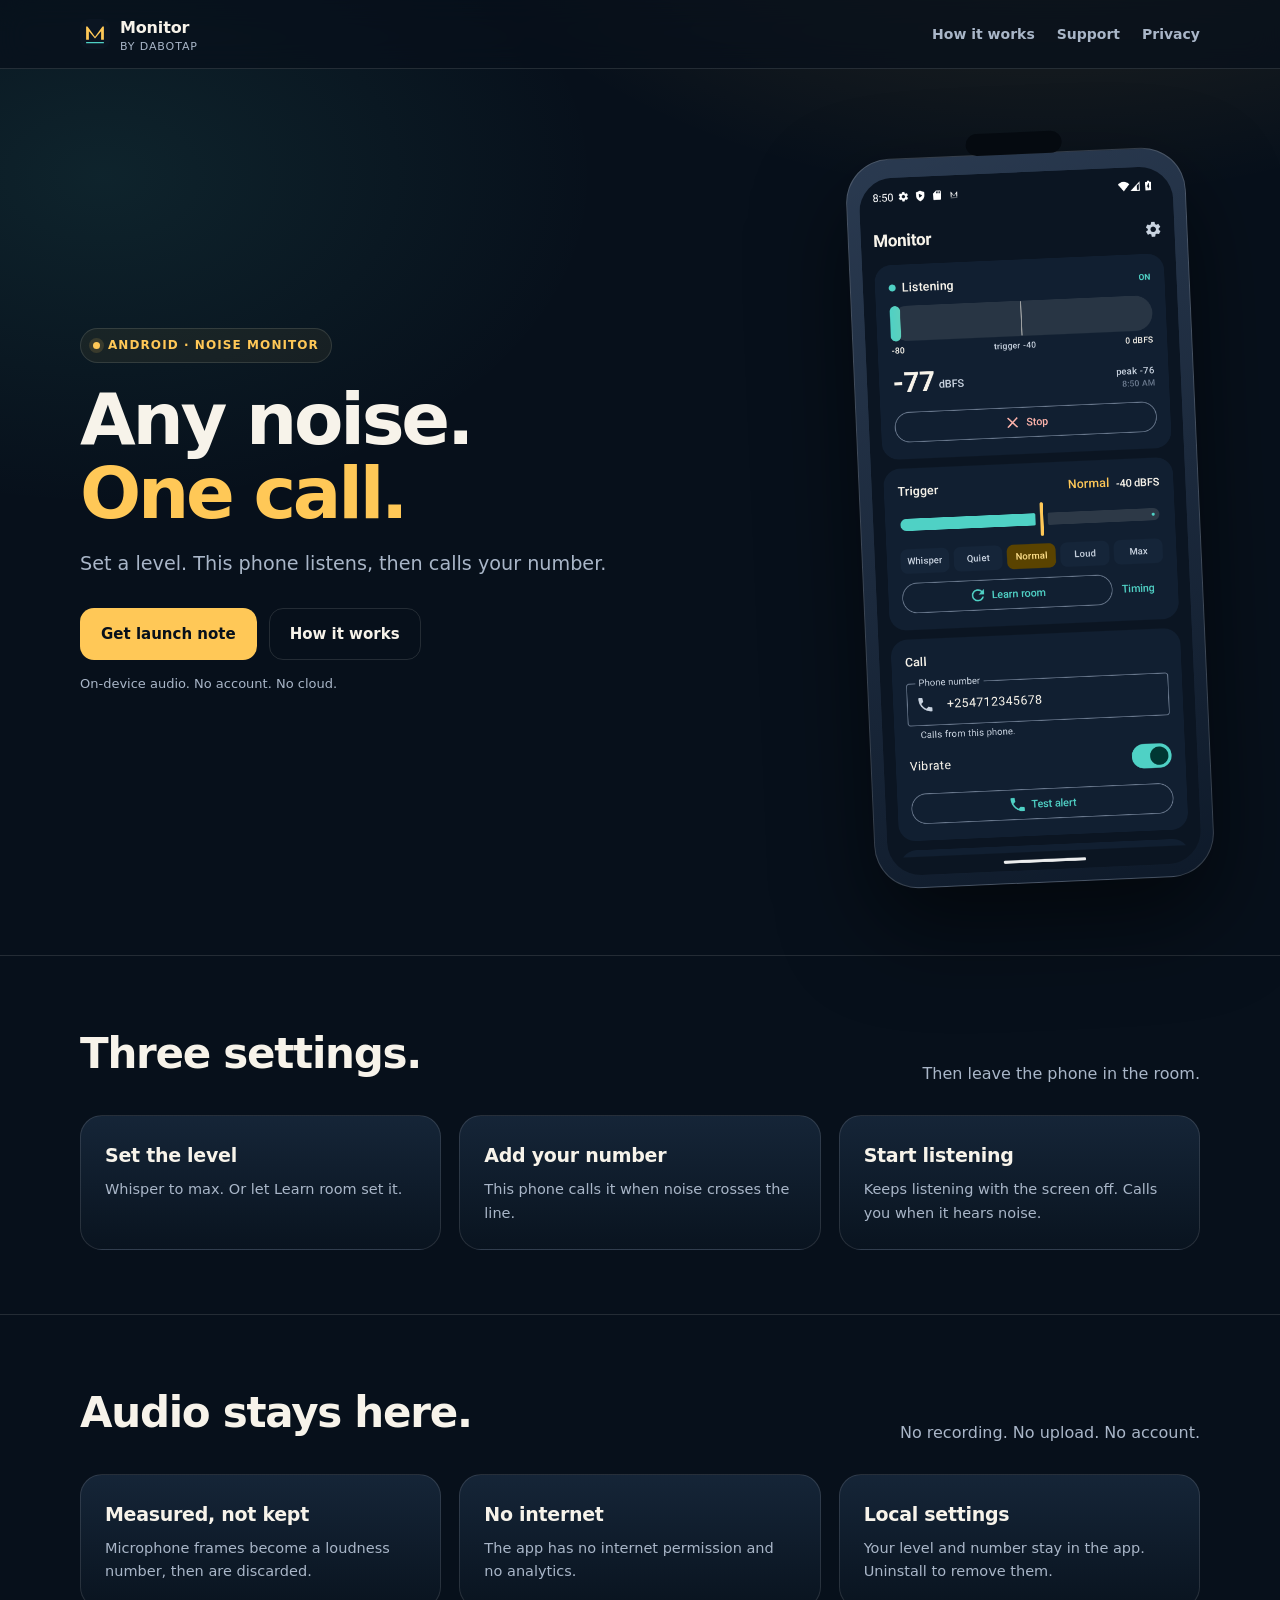
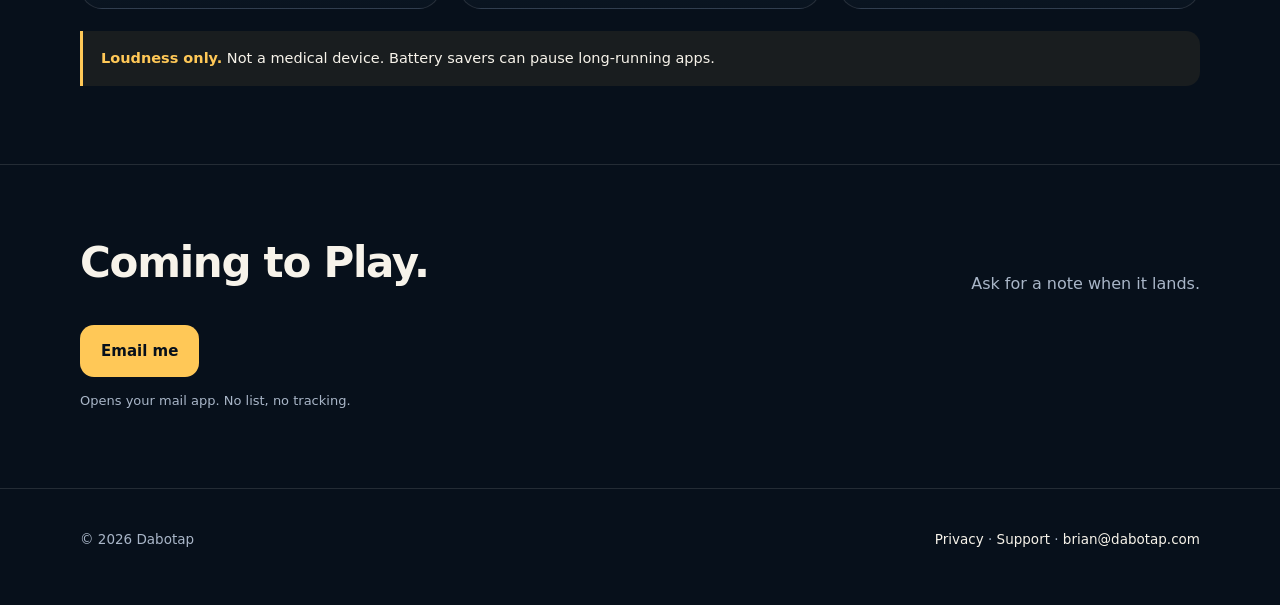
==== index.html @ 96e36325 "Baby Monitor site: landing, privacy, support" ====
<!doctype html>
<html lang="en">
<head>
  <meta charset="utf-8">
  <meta name="viewport" content="width=device-width, initial-scale=1">
  <title>Monitor — any noise, one call</title>
  <meta name="description" content="Monitor is an Android noise monitor. Set a level; this phone listens and calls your number when the room gets loud. On-device audio, no account, no cloud.">
  <meta name="theme-color" content="#0B1522">
  <link rel="icon" href="icon.svg" type="image/svg+xml">
  <link rel="stylesheet" href="styles.css">
  <meta property="og:title" content="Monitor">
  <meta property="og:description" content="Any noise. One call. An Android noise monitor that keeps audio on the phone.">
  <meta property="og:type" content="website">
  <meta property="og:url" content="https://monitor.dabotap.com/">
</head>
<body>
  <header class="site">
    <div class="wrap nav">
      <a class="brand" href="/">
        <img src="icon.svg" alt="">
        <span>Monitor<small>by Dabotap</small></span>
      </a>
      <nav class="links" aria-label="Primary">
        <a href="#how">How it works</a>
        <a href="support.html">Support</a>
        <a href="privacy.html">Privacy</a>
      </nav>
    </div>
  </header>

  <main>
    <div class="wrap hero">
      <div>
        <span class="eyebrow"><span class="dot"></span> Android · noise monitor</span>
        <h1>Any noise.<br><em>One call.</em></h1>
        <p class="lede">Set a level. This phone listens, then calls your number.</p>
        <div class="actions">
          <a class="btn primary" href="mailto:brian@dabotap.com?subject=Monitor%20launch%20note">Get launch note</a>
          <a class="btn ghost" href="#how">How it works</a>
        </div>
        <p class="fineprint">On-device audio. No account. No cloud.</p>
      </div>
      <div class="phone">
        <div class="notch" aria-hidden="true"></div>
        <img src="screenshots/home.png" alt="Monitor listening screen with a live noise level and trigger level">
      </div>
    </div>

    <section id="how">
      <div class="wrap">
        <div class="section-head">
          <h2>Three settings.</h2>
          <p>Then leave the phone in the room.</p>
        </div>
        <div class="grid">
          <article class="card">
            <h3>Set the level</h3>
            <p>Whisper to max. Or let Learn room set it.</p>
          </article>
          <article class="card">
            <h3>Add your number</h3>
            <p>This phone calls it when noise crosses the line.</p>
          </article>
          <article class="card">
            <h3>Start listening</h3>
            <p>Keeps listening with the screen off. Calls you when it hears noise.</p>
          </article>
        </div>
      </div>
    </section>

    <section>
      <div class="wrap">
        <div class="section-head">
          <h2>Audio stays here.</h2>
          <p>No recording. No upload. No account.</p>
        </div>
        <div class="grid">
          <article class="card">
            <h3>Measured, not kept</h3>
            <p>Microphone frames become a loudness number, then are discarded.</p>
          </article>
          <article class="card">
            <h3>No internet</h3>
            <p>The app has no internet permission and no analytics.</p>
          </article>
          <article class="card">
            <h3>Local settings</h3>
            <p>Your level and number stay in the app. Uninstall to remove them.</p>
          </article>
        </div>
        <p class="note mt-22"><strong>Loudness only.</strong> Not a medical device. Battery savers can pause long-running apps.</p>
      </div>
    </section>

    <section id="early-access">
      <div class="wrap">
        <div class="section-head">
          <h2>Coming to Play.</h2>
          <p>Ask for a note when it lands.</p>
        </div>
        <div class="actions">
          <a class="btn primary" href="mailto:brian@dabotap.com?subject=Monitor%20launch%20note">Email me</a>
        </div>
        <p class="fineprint">Opens your mail app. No list, no tracking.</p>
      </div>
    </section>
  </main>

  <footer class="site">
    <div class="wrap footer-row">
      <span>© 2026 Dabotap</span>
      <span>
        <a href="privacy.html">Privacy</a> ·
        <a href="support.html">Support</a> ·
        <a href="mailto:brian@dabotap.com">brian@dabotap.com</a>
      </span>
    </div>
  </footer>
</body>
</html>
---- styles.css ----
:root {
  --navy-950: #07101b;
  --navy-900: #0b1522;
  --navy-800: #111f31;
  --navy-700: #1b2c42;
  --cream: #f7f3ea;
  --muted: #a9b6c8;
  --amber: #ffc857;
  --teal: #4fd1c5;
  --coral: #ff6b6b;
  --line: rgba(247, 243, 234, 0.12);
  --radius: 22px;
  --max: 1120px;
}

* { box-sizing: border-box; }

html { scroll-behavior: smooth; }

body {
  margin: 0;
  font-family: ui-sans-serif, system-ui, -apple-system, "Segoe UI", Roboto, Helvetica, Arial, sans-serif;
  background:
    radial-gradient(1100px 700px at 82% -10%, rgba(255, 200, 87, 0.16), transparent 60%),
    radial-gradient(900px 600px at 8% 8%, rgba(79, 209, 197, 0.10), transparent 55%),
    var(--navy-950);
  color: var(--cream);
  line-height: 1.6;
  -webkit-font-smoothing: antialiased;
}

a { color: var(--teal); text-decoration: none; }
a:hover { text-decoration: underline; }

.wrap { width: min(100% - 40px, var(--max)); margin-inline: auto; }

header.site {
  position: sticky;
  top: 0;
  z-index: 20;
  backdrop-filter: blur(14px);
  background: rgba(7, 16, 27, 0.72);
  border-bottom: 1px solid var(--line);
}

.nav {
  display: flex;
  align-items: center;
  gap: 22px;
  min-height: 68px;
}

.brand {
  display: flex;
  align-items: center;
  gap: 10px;
  color: var(--cream);
  font-weight: 750;
  letter-spacing: -0.01em;
}
.brand:hover { text-decoration: none; }
.brand img { width: 30px; height: 30px; border-radius: 9px; }
.brand span small {
  display: block;
  color: var(--muted);
  font-size: 11px;
  font-weight: 500;
  letter-spacing: 0.08em;
  text-transform: uppercase;
  line-height: 1.2;
}

.nav .links { margin-left: auto; display: flex; gap: 22px; align-items: center; }
.nav .links a { color: var(--muted); font-size: 14px; font-weight: 550; }
.nav .links a:hover { color: var(--cream); text-decoration: none; }

.hero {
  display: grid;
  grid-template-columns: 1.05fr 0.95fr;
  gap: 56px;
  align-items: center;
  padding: 84px 0 72px;
}

.eyebrow {
  display: inline-flex;
  align-items: center;
  gap: 8px;
  padding: 7px 12px;
  border: 1px solid var(--line);
  border-radius: 999px;
  color: var(--amber);
  font-size: 12px;
  font-weight: 700;
  letter-spacing: 0.09em;
  text-transform: uppercase;
  background: rgba(255, 200, 87, 0.06);
}
.eyebrow .dot {
  width: 7px; height: 7px; border-radius: 50%;
  background: var(--amber);
  box-shadow: 0 0 0 4px rgba(255, 200, 87, 0.14);
}

h1 {
  font-size: clamp(40px, 5.8vw, 72px);
  line-height: 1.02;
  letter-spacing: -0.045em;
  margin: 20px 0 18px;
  font-weight: 780;
}
h1 em { font-style: normal; color: var(--amber); }

.lede { font-size: clamp(17px, 1.5vw, 20px); color: var(--muted); max-width: 56ch; }

.actions { display: flex; flex-wrap: wrap; gap: 12px; margin-top: 28px; align-items: center; }

.btn {
  display: inline-flex;
  align-items: center;
  gap: 10px;
  padding: 13px 20px;
  border-radius: 14px;
  font-weight: 700;
  font-size: 15px;
  border: 1px solid transparent;
}
.btn.primary { background: var(--amber); color: var(--navy-950); }
.btn.primary:hover { text-decoration: none; filter: brightness(1.05); }
.btn.ghost { border-color: var(--line); color: var(--cream); }
.btn.ghost:hover { background: rgba(247, 243, 234, 0.06); text-decoration: none; }

.fineprint { color: var(--muted); font-size: 13px; margin-top: 14px; }

.phone {
  justify-self: end;
  width: min(340px, 100%);
  border-radius: 44px;
  padding: 12px;
  background: linear-gradient(160deg, #2a3a50, #0e1a2a);
  border: 1px solid rgba(247, 243, 234, 0.16);
  box-shadow: 0 40px 90px rgba(0, 0, 0, 0.55);
  transform: rotate(-2.5deg);
}
.phone img { display: block; width: 100%; border-radius: 34px; }
.phone .notch {
  width: 96px; height: 22px; border-radius: 999px;
  background: #050a10; margin: -34px auto 18px; position: relative; z-index: 2;
}

section { padding: 64px 0; border-top: 1px solid var(--line); }

.section-head { display: flex; align-items: end; justify-content: space-between; gap: 24px; margin-bottom: 28px; }
.section-head h2 { font-size: clamp(28px, 3.5vw, 42px); letter-spacing: -0.03em; margin: 0; }
.section-head p { color: var(--muted); margin: 0; max-width: 46ch; }

.grid { display: grid; grid-template-columns: repeat(3, 1fr); gap: 18px; }

.card {
  background: linear-gradient(180deg, rgba(27, 44, 66, 0.75), rgba(11, 21, 34, 0.75));
  border: 1px solid var(--line);
  border-radius: var(--radius);
  padding: 24px;
}
.card .icon {
  width: 42px; height: 42px; border-radius: 12px;
  display: grid; place-items: center;
  background: rgba(255, 200, 87, 0.12);
  color: var(--amber);
  margin-bottom: 14px;
}
.card h3 { margin: 0 0 8px; font-size: 19px; letter-spacing: -0.015em; }
.card p { margin: 0; color: var(--muted); font-size: 14.5px; }

.steps { display: grid; grid-template-columns: repeat(3, 1fr); gap: 18px; counter-reset: step; }
.step { position: relative; padding: 24px 24px 24px 78px; }
.step::before {
  counter-increment: step;
  content: counter(step);
  position: absolute; left: 24px; top: 24px;
  width: 38px; height: 38px; border-radius: 50%;
  display: grid; place-items: center;
  border: 1px solid rgba(255, 200, 87, 0.35);
  color: var(--amber); font-weight: 800;
}

.note {
  border-left: 3px solid var(--amber);
  background: rgba(255, 200, 87, 0.07);
  border-radius: 0 14px 14px 0;
  padding: 16px 18px;
  color: var(--cream);
  font-size: 14.5px;
}
.note strong { color: var(--amber); }

.faq { display: grid; gap: 12px; }
details {
  border: 1px solid var(--line);
  border-radius: 16px;
  padding: 18px 20px;
  background: rgba(17, 31, 49, 0.58);
}
details summary {
  cursor: pointer;
  font-weight: 650;
  list-style: none;
  display: flex; justify-content: space-between; gap: 16px;
}
details summary::-webkit-details-marker { display: none; }
details summary::after { content: "+"; color: var(--amber); font-weight: 800; }
details[open] summary::after { content: "–"; }
details p { color: var(--muted); margin: 12px 0 0; }

footer.site {
  border-top: 1px solid var(--line);
  padding: 40px 0 54px;
  color: var(--muted);
  font-size: 13.5px;
}
footer.site .footer-row { display: flex; flex-wrap: wrap; gap: 18px; justify-content: space-between; }
footer.site a { color: var(--cream); }

.policy { padding: 56px 0 80px; max-width: 820px; }
.policy h1 { font-size: clamp(34px, 4.5vw, 52px); margin-bottom: 8px; }
.policy h2 { font-size: 22px; margin: 36px 0 10px; letter-spacing: -0.02em; }
.policy h3 { font-size: 17px; margin: 24px 0 8px; }
.policy p, .policy li { color: #d5dce7; font-size: 15.5px; }
.policy ul { padding-left: 22px; }
.policy .meta { color: var(--muted); font-size: 13.5px; }
.policy table { width: 100%; border-collapse: collapse; margin: 14px 0; font-size: 14.5px; }
.policy th, .policy td { text-align: left; padding: 10px 12px; border-bottom: 1px solid var(--line); vertical-align: top; }
.policy th { color: var(--amber); font-weight: 650; }

@media (max-width: 900px) {
  .hero { grid-template-columns: 1fr; gap: 36px; padding-top: 56px; }
  .phone { justify-self: start; transform: rotate(-1.5deg); }
  .grid, .steps { grid-template-columns: 1fr; }
  .step { padding: 20px 20px 20px 70px; }
  .step::before { left: 20px; top: 20px; }
  .section-head { flex-direction: column; align-items: start; }
}

@media (max-width: 560px) {
  .nav .links { gap: 14px; }
  .nav .links a:first-child { display: none; }
  .brand span small { display: none; }
}

/* Utility spacing kept as classes so the Cloudflare CSP can stay strict. */
.mt-22 { margin-top: 22px; }
.mt-28 { margin-top: 28px; }
.mt-40 { margin-top: 40px; }
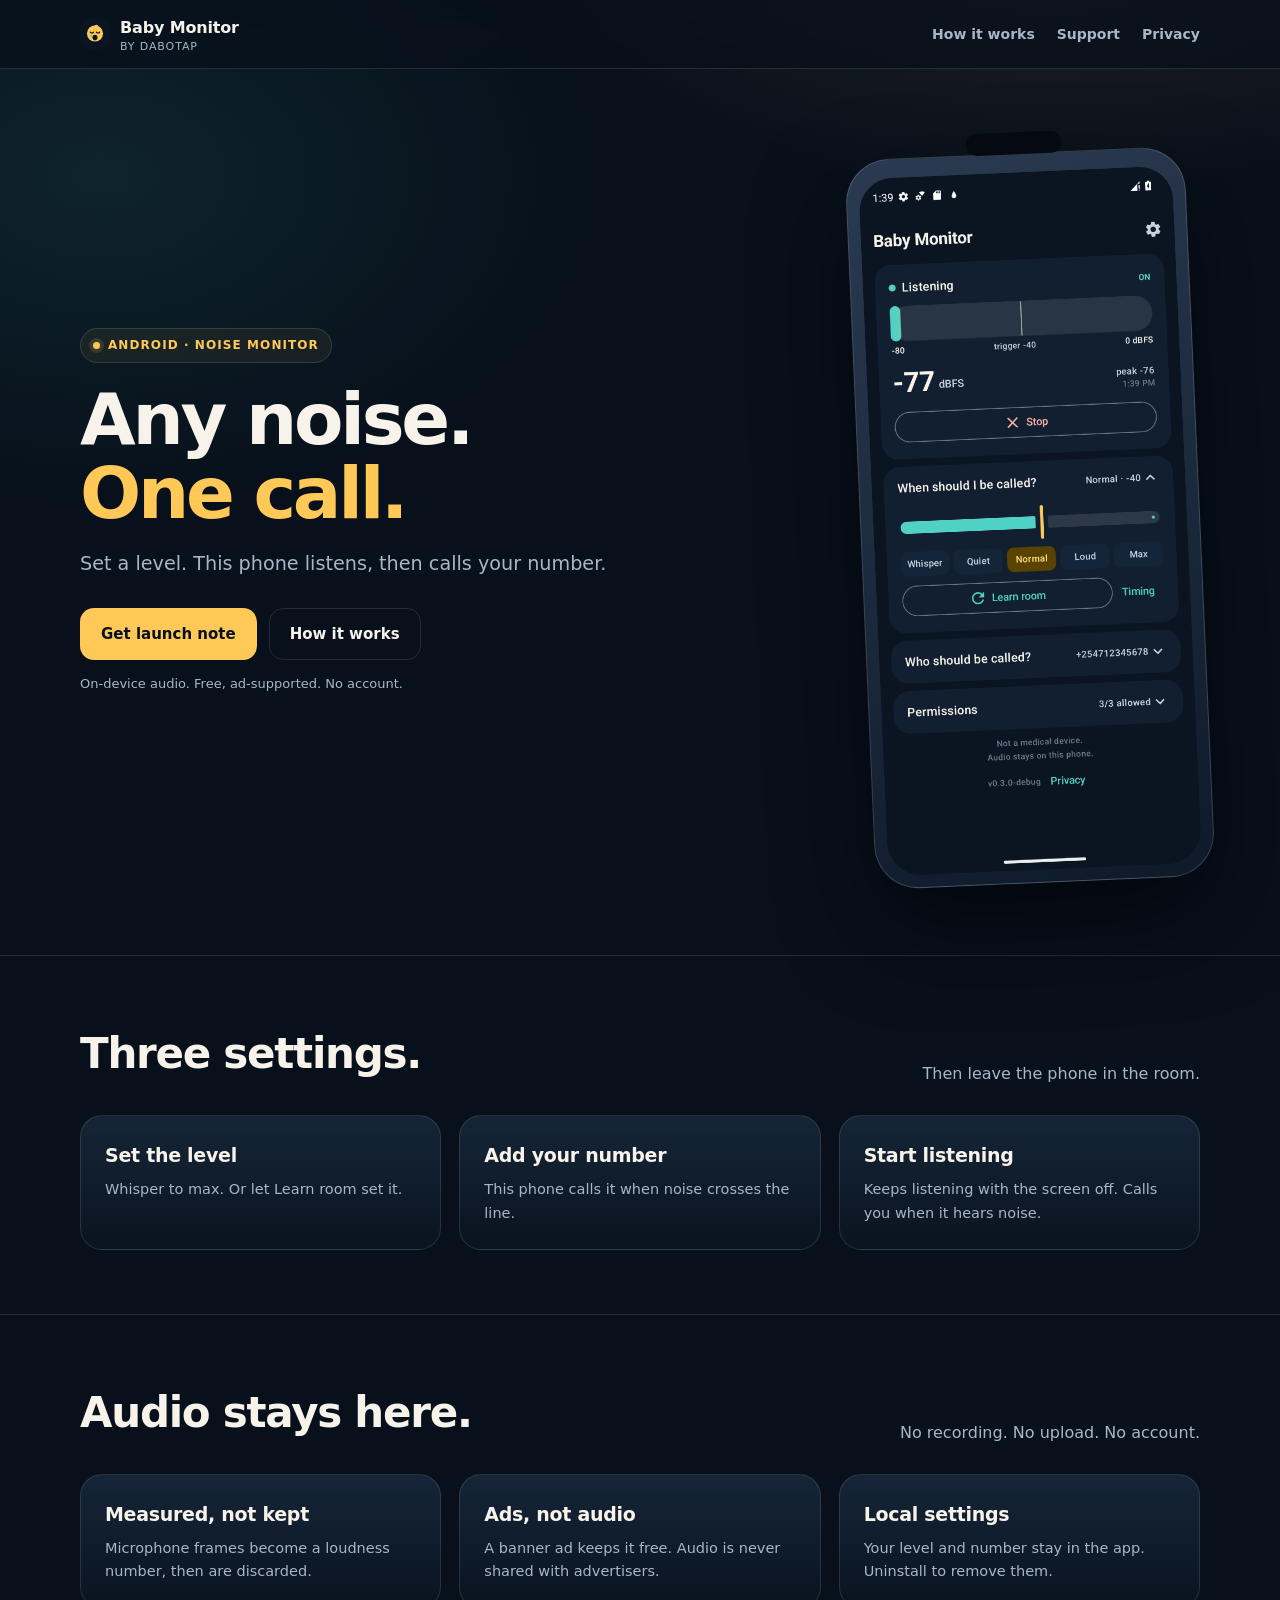
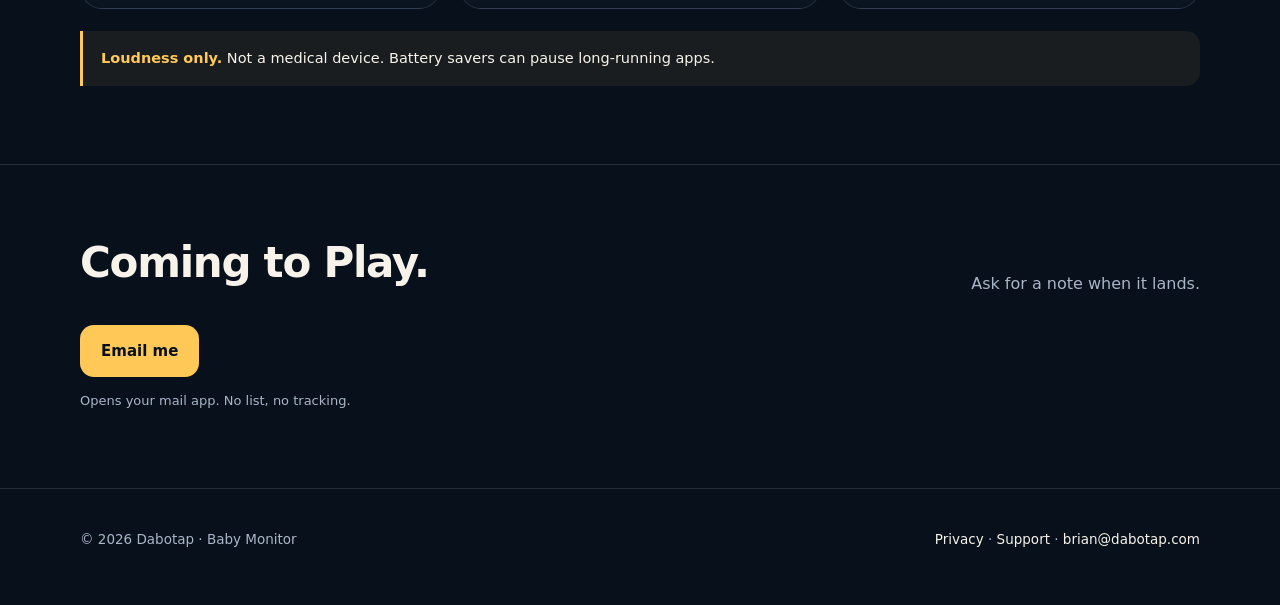
==== commit da11a288: "Update Baby Monitor site" ====
--- a/index.html
+++ b/index.html
@@ -3,13 +3,13 @@
 <head>
   <meta charset="utf-8">
   <meta name="viewport" content="width=device-width, initial-scale=1">
-  <title>Monitor — any noise, one call</title>
-  <meta name="description" content="Monitor is an Android noise monitor. Set a level; this phone listens and calls your number when the room gets loud. On-device audio, no account, no cloud.">
+  <title>Baby Monitor — any noise, one call</title>
+  <meta name="description" content="Baby Monitor is an Android noise monitor. Set a level; this phone listens and calls your number when the room gets loud. On-device audio, no account, no cloud.">
   <meta name="theme-color" content="#0B1522">
   <link rel="icon" href="icon.svg" type="image/svg+xml">
   <link rel="stylesheet" href="styles.css">
-  <meta property="og:title" content="Monitor">
-  <meta property="og:description" content="Any noise. One call. An Android noise monitor that keeps audio on the phone.">
+  <meta property="og:title" content="Baby Monitor">
+  <meta property="og:description" content="Any noise. One call. A free Android baby monitor that keeps audio on the phone.">
   <meta property="og:type" content="website">
   <meta property="og:url" content="https://monitor.dabotap.com/">
 </head>
@@ -18,7 +18,7 @@
     <div class="wrap nav">
       <a class="brand" href="/">
         <img src="icon.svg" alt="">
-        <span>Monitor<small>by Dabotap</small></span>
+        <span>Baby Monitor<small>by Dabotap</small></span>
       </a>
       <nav class="links" aria-label="Primary">
         <a href="#how">How it works</a>
@@ -35,14 +35,14 @@
         <h1>Any noise.<br><em>One call.</em></h1>
         <p class="lede">Set a level. This phone listens, then calls your number.</p>
         <div class="actions">
-          <a class="btn primary" href="mailto:brian@dabotap.com?subject=Monitor%20launch%20note">Get launch note</a>
+          <a class="btn primary" href="mailto:brian@dabotap.com?subject=Baby Monitor%20launch%20note">Get launch note</a>
           <a class="btn ghost" href="#how">How it works</a>
         </div>
-        <p class="fineprint">On-device audio. No account. No cloud.</p>
+        <p class="fineprint">On-device audio. Free, ad-supported. No account.</p>
       </div>
       <div class="phone">
         <div class="notch" aria-hidden="true"></div>
-        <img src="screenshots/home.png" alt="Monitor listening screen with a live noise level and trigger level">
+        <img src="screenshots/home.png" alt="Baby Monitor listening screen with a live noise level and trigger level">
       </div>
     </div>
 
@@ -81,8 +81,8 @@
             <p>Microphone frames become a loudness number, then are discarded.</p>
           </article>
           <article class="card">
-            <h3>No internet</h3>
-            <p>The app has no internet permission and no analytics.</p>
+            <h3>Ads, not audio</h3>
+            <p>A banner ad keeps it free. Audio is never shared with advertisers.</p>
           </article>
           <article class="card">
             <h3>Local settings</h3>
@@ -100,7 +100,7 @@
           <p>Ask for a note when it lands.</p>
         </div>
         <div class="actions">
-          <a class="btn primary" href="mailto:brian@dabotap.com?subject=Monitor%20launch%20note">Email me</a>
+          <a class="btn primary" href="mailto:brian@dabotap.com?subject=Baby Monitor%20launch%20note">Email me</a>
         </div>
         <p class="fineprint">Opens your mail app. No list, no tracking.</p>
       </div>
@@ -109,7 +109,7 @@
 
   <footer class="site">
     <div class="wrap footer-row">
-      <span>© 2026 Dabotap</span>
+      <span>© 2026 Dabotap · Baby Monitor</span>
       <span>
         <a href="privacy.html">Privacy</a> ·
         <a href="support.html">Support</a> ·
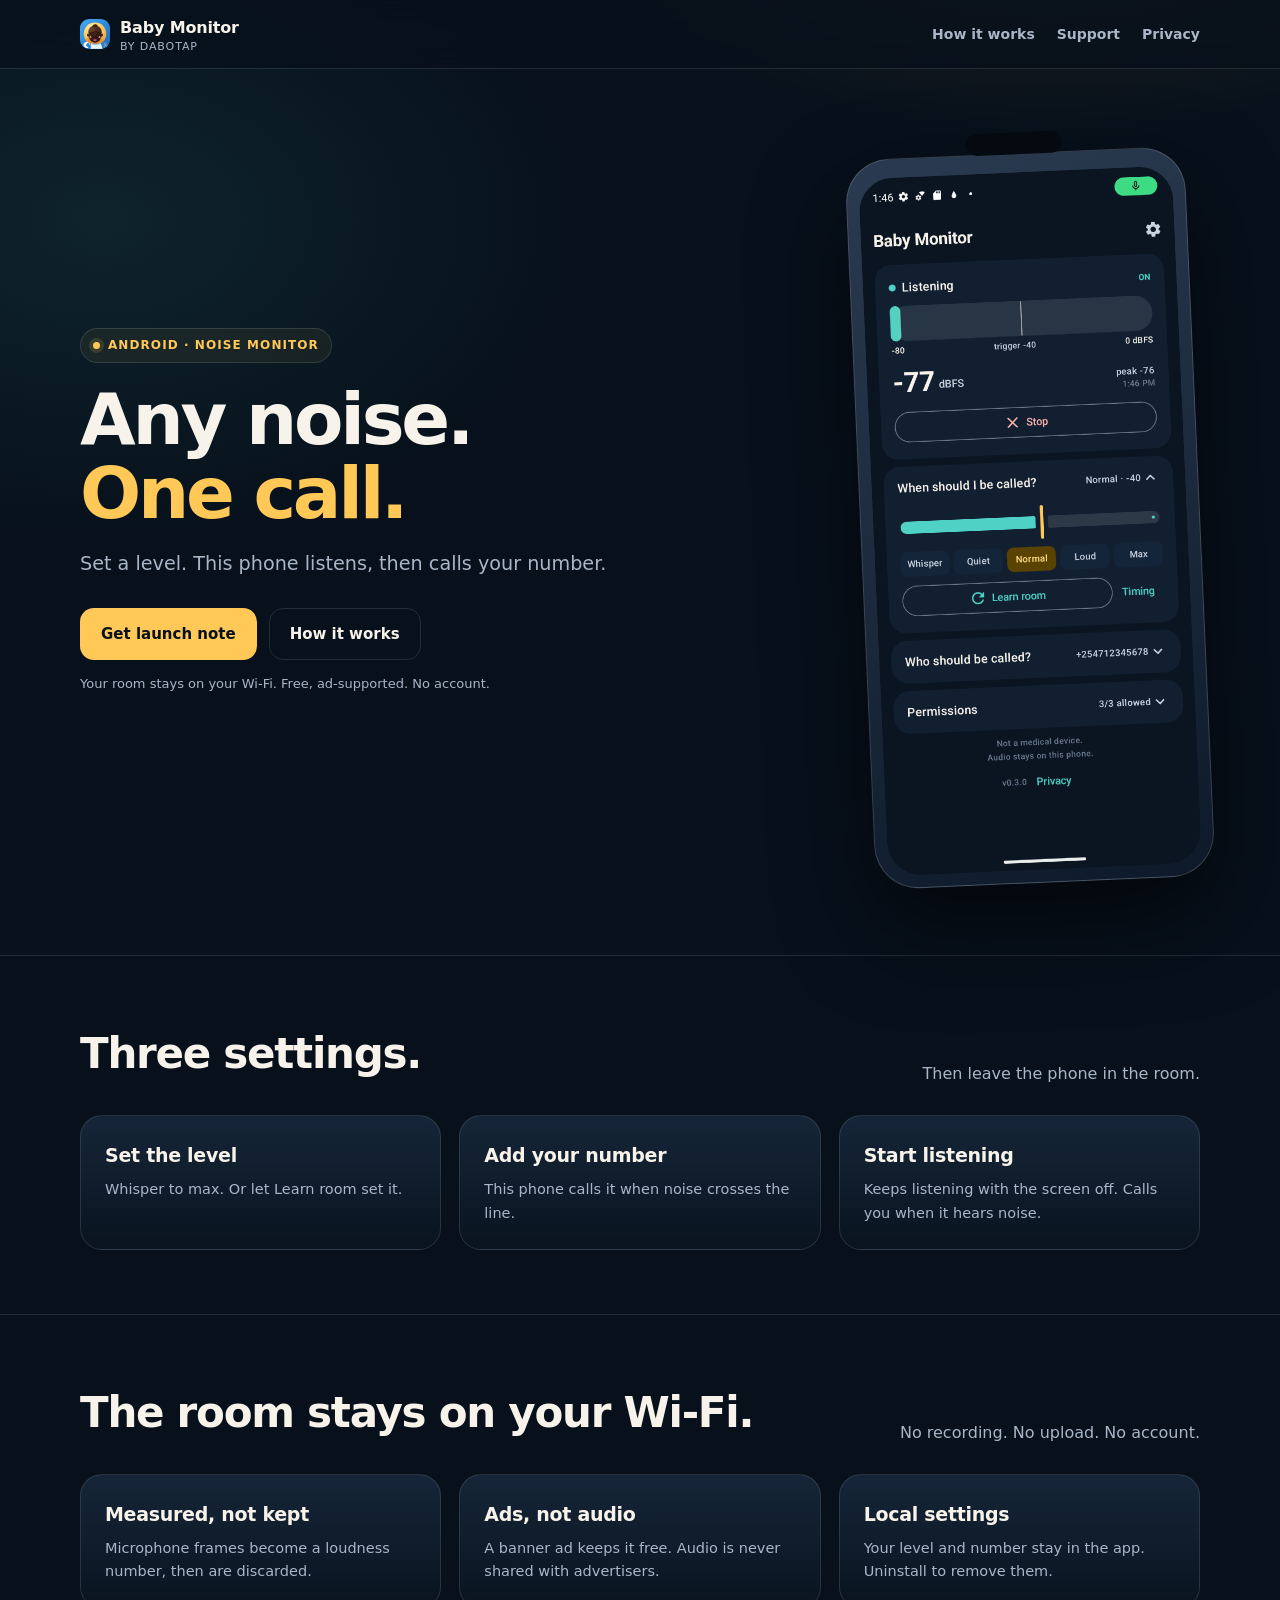
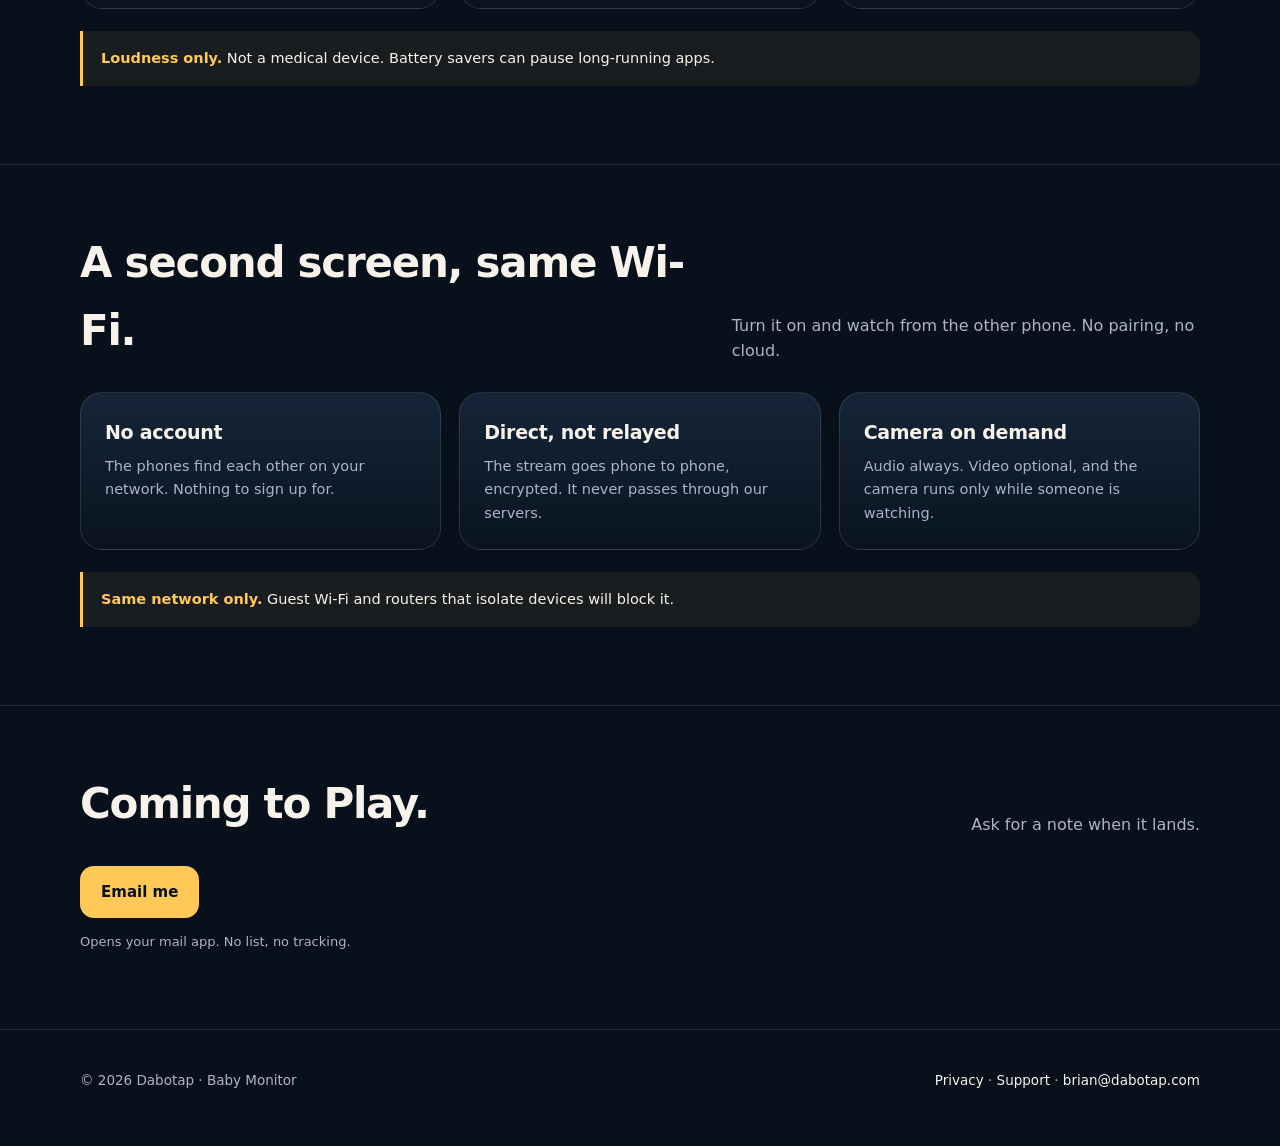
==== commit 739b5d91: "Update Baby Monitor site" ====
--- a/index.html
+++ b/index.html
@@ -4,12 +4,12 @@
   <meta charset="utf-8">
   <meta name="viewport" content="width=device-width, initial-scale=1">
   <title>Baby Monitor — any noise, one call</title>
-  <meta name="description" content="Baby Monitor is an Android noise monitor. Set a level; this phone listens and calls your number when the room gets loud. On-device audio, no account, no cloud.">
+  <meta name="description" content="Baby Monitor is an Android noise monitor. Set a level; this phone listens and calls your number when the room gets loud. Optional live view to a second phone on the same Wi-Fi, with no account and no cloud.">
   <meta name="theme-color" content="#0B1522">
   <link rel="icon" href="icon.svg" type="image/svg+xml">
   <link rel="stylesheet" href="styles.css">
   <meta property="og:title" content="Baby Monitor">
-  <meta property="og:description" content="Any noise. One call. A free Android baby monitor that keeps audio on the phone.">
+  <meta property="og:description" content="Any noise. One call. A free Android baby monitor with an optional second screen on your own Wi-Fi.">
   <meta property="og:type" content="website">
   <meta property="og:url" content="https://monitor.dabotap.com/">
 </head>
@@ -38,7 +38,7 @@
           <a class="btn primary" href="mailto:brian@dabotap.com?subject=Baby Monitor%20launch%20note">Get launch note</a>
           <a class="btn ghost" href="#how">How it works</a>
         </div>
-        <p class="fineprint">On-device audio. Free, ad-supported. No account.</p>
+        <p class="fineprint">Your room stays on your Wi-Fi. Free, ad-supported. No account.</p>
       </div>
       <div class="phone">
         <div class="notch" aria-hidden="true"></div>
@@ -72,7 +72,7 @@
     <section>
       <div class="wrap">
         <div class="section-head">
-          <h2>Audio stays here.</h2>
+          <h2>The room stays on your Wi-Fi.</h2>
           <p>No recording. No upload. No account.</p>
         </div>
         <div class="grid">
@@ -90,6 +90,30 @@
           </article>
         </div>
         <p class="note mt-22"><strong>Loudness only.</strong> Not a medical device. Battery savers can pause long-running apps.</p>
+      </div>
+    </section>
+
+    <section id="live-view">
+      <div class="wrap">
+        <div class="section-head">
+          <h2>A second screen, same Wi-Fi.</h2>
+          <p>Turn it on and watch from the other phone. No pairing, no cloud.</p>
+        </div>
+        <div class="grid">
+          <article class="card">
+            <h3>No account</h3>
+            <p>The phones find each other on your network. Nothing to sign up for.</p>
+          </article>
+          <article class="card">
+            <h3>Direct, not relayed</h3>
+            <p>The stream goes phone to phone, encrypted. It never passes through our servers.</p>
+          </article>
+          <article class="card">
+            <h3>Camera on demand</h3>
+            <p>Audio always. Video optional, and the camera runs only while someone is watching.</p>
+          </article>
+        </div>
+        <p class="note mt-22"><strong>Same network only.</strong> Guest Wi-Fi and routers that isolate devices will block it.</p>
       </div>
     </section>
 
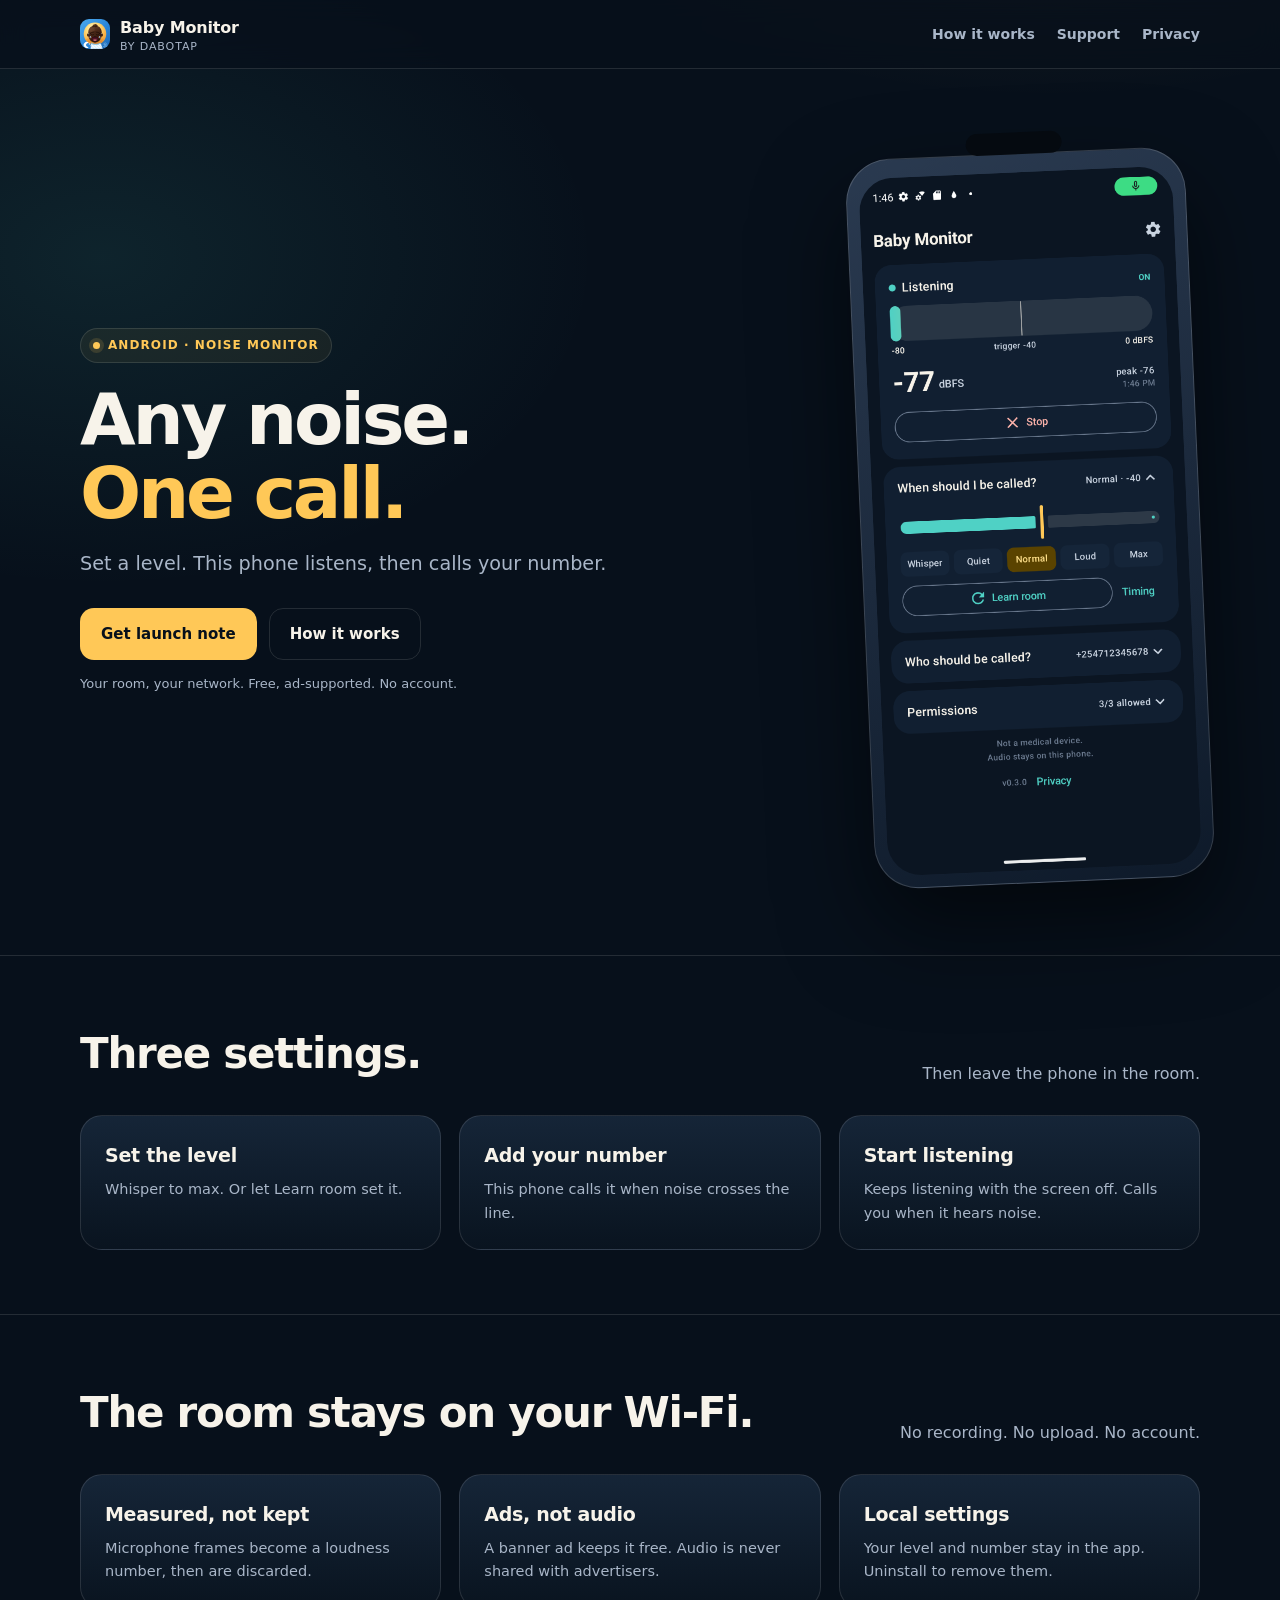
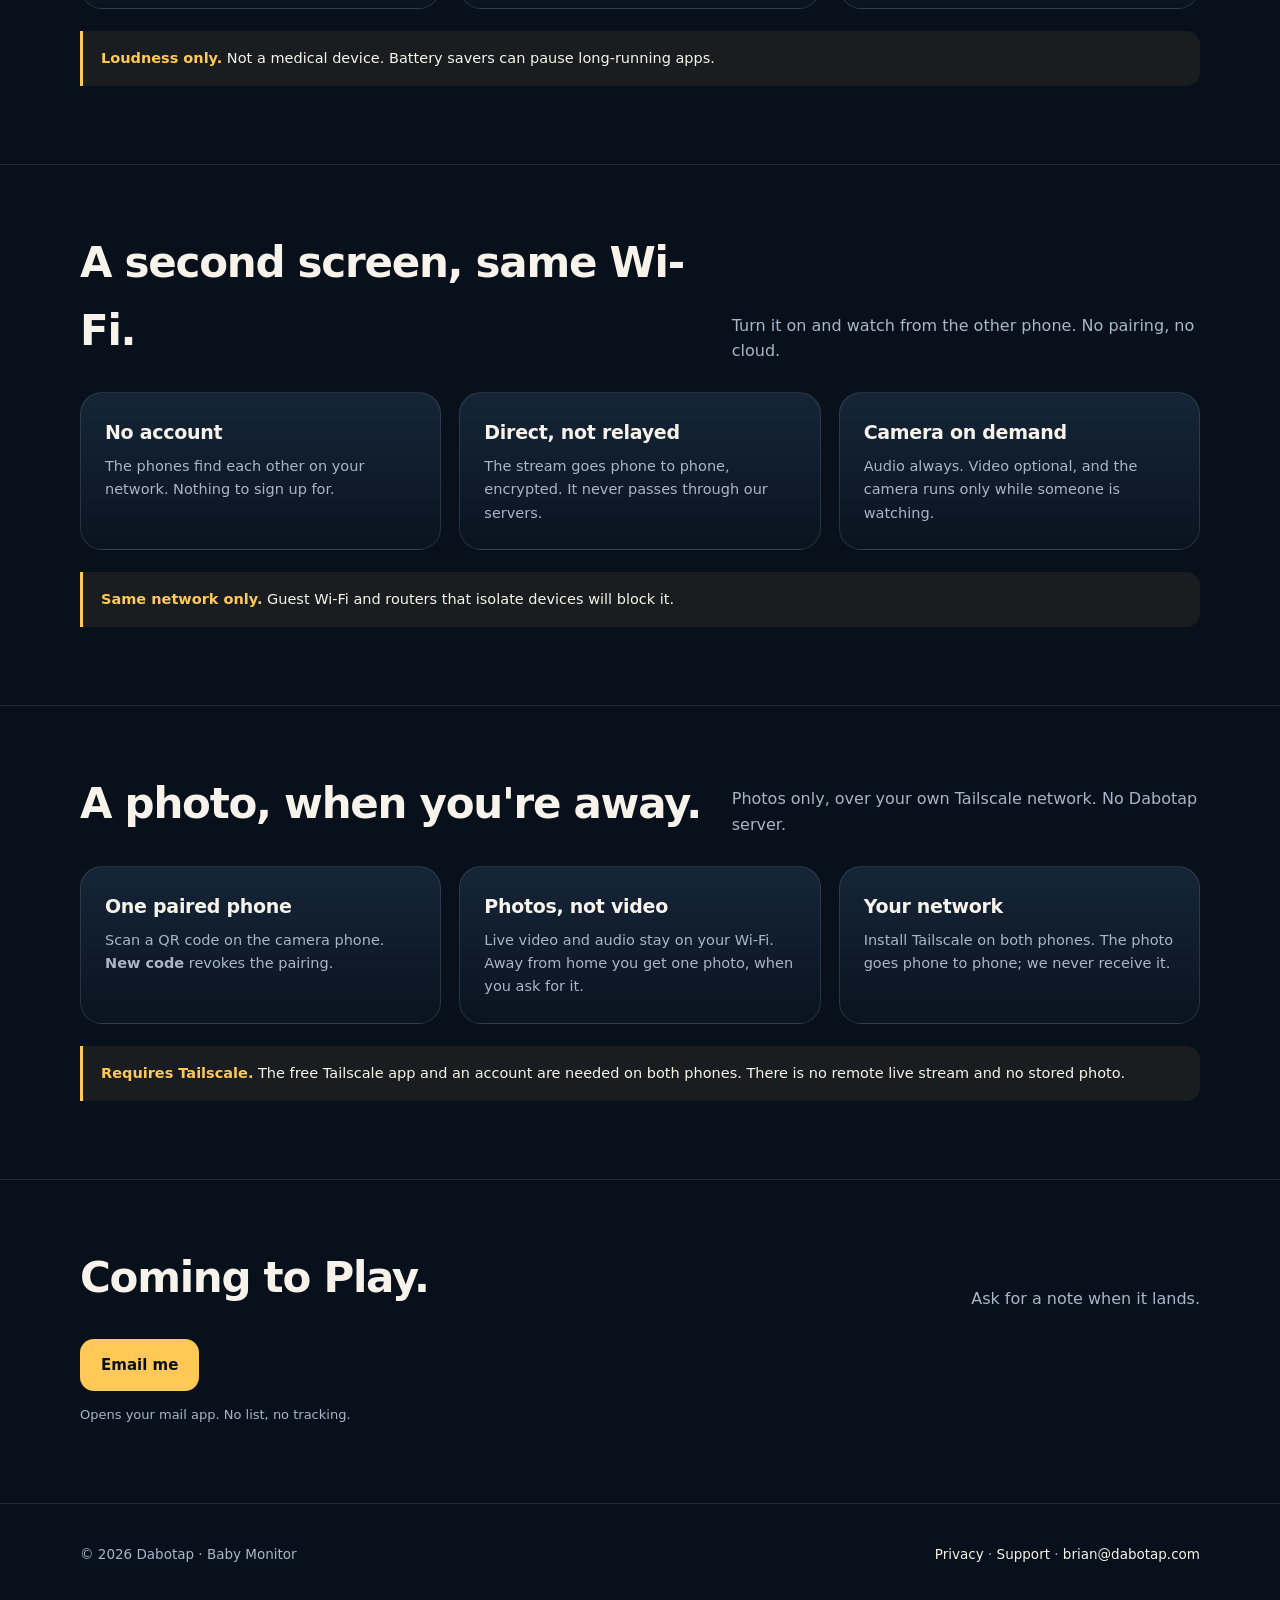
==== commit b956cba3: "Update Baby Monitor site" ====
--- a/index.html
+++ b/index.html
@@ -4,12 +4,12 @@
   <meta charset="utf-8">
   <meta name="viewport" content="width=device-width, initial-scale=1">
   <title>Baby Monitor — any noise, one call</title>
-  <meta name="description" content="Baby Monitor is an Android noise monitor. Set a level; this phone listens and calls your number when the room gets loud. Optional live view to a second phone on the same Wi-Fi, with no account and no cloud.">
+  <meta name="description" content="Baby Monitor is an Android noise monitor. Set a level; this phone listens and calls your number when the room gets loud. Optional live view on your Wi-Fi, and optional remote photos over your own Tailscale network — no account and no Dabotap server.">
   <meta name="theme-color" content="#0B1522">
   <link rel="icon" href="icon.svg" type="image/svg+xml">
   <link rel="stylesheet" href="styles.css">
   <meta property="og:title" content="Baby Monitor">
-  <meta property="og:description" content="Any noise. One call. A free Android baby monitor with an optional second screen on your own Wi-Fi.">
+  <meta property="og:description" content="Any noise. One call. A free Android baby monitor with an optional second screen on your own Wi-Fi, and remote photos over your own Tailscale network.">
   <meta property="og:type" content="website">
   <meta property="og:url" content="https://monitor.dabotap.com/">
 </head>
@@ -38,7 +38,7 @@
           <a class="btn primary" href="mailto:brian@dabotap.com?subject=Baby Monitor%20launch%20note">Get launch note</a>
           <a class="btn ghost" href="#how">How it works</a>
         </div>
-        <p class="fineprint">Your room stays on your Wi-Fi. Free, ad-supported. No account.</p>
+        <p class="fineprint">Your room, your network. Free, ad-supported. No account.</p>
       </div>
       <div class="phone">
         <div class="notch" aria-hidden="true"></div>
@@ -117,6 +117,30 @@
       </div>
     </section>
 
+    <section id="remote-photos">
+      <div class="wrap">
+        <div class="section-head">
+          <h2>A photo, when you're away.</h2>
+          <p>Photos only, over your own Tailscale network. No Dabotap server.</p>
+        </div>
+        <div class="grid">
+          <article class="card">
+            <h3>One paired phone</h3>
+            <p>Scan a QR code on the camera phone. <strong>New code</strong> revokes the pairing.</p>
+          </article>
+          <article class="card">
+            <h3>Photos, not video</h3>
+            <p>Live video and audio stay on your Wi-Fi. Away from home you get one photo, when you ask for it.</p>
+          </article>
+          <article class="card">
+            <h3>Your network</h3>
+            <p>Install Tailscale on both phones. The photo goes phone to phone; we never receive it.</p>
+          </article>
+        </div>
+        <p class="note mt-22"><strong>Requires Tailscale.</strong> The free Tailscale app and an account are needed on both phones. There is no remote live stream and no stored photo.</p>
+      </div>
+    </section>
+
     <section id="early-access">
       <div class="wrap">
         <div class="section-head">
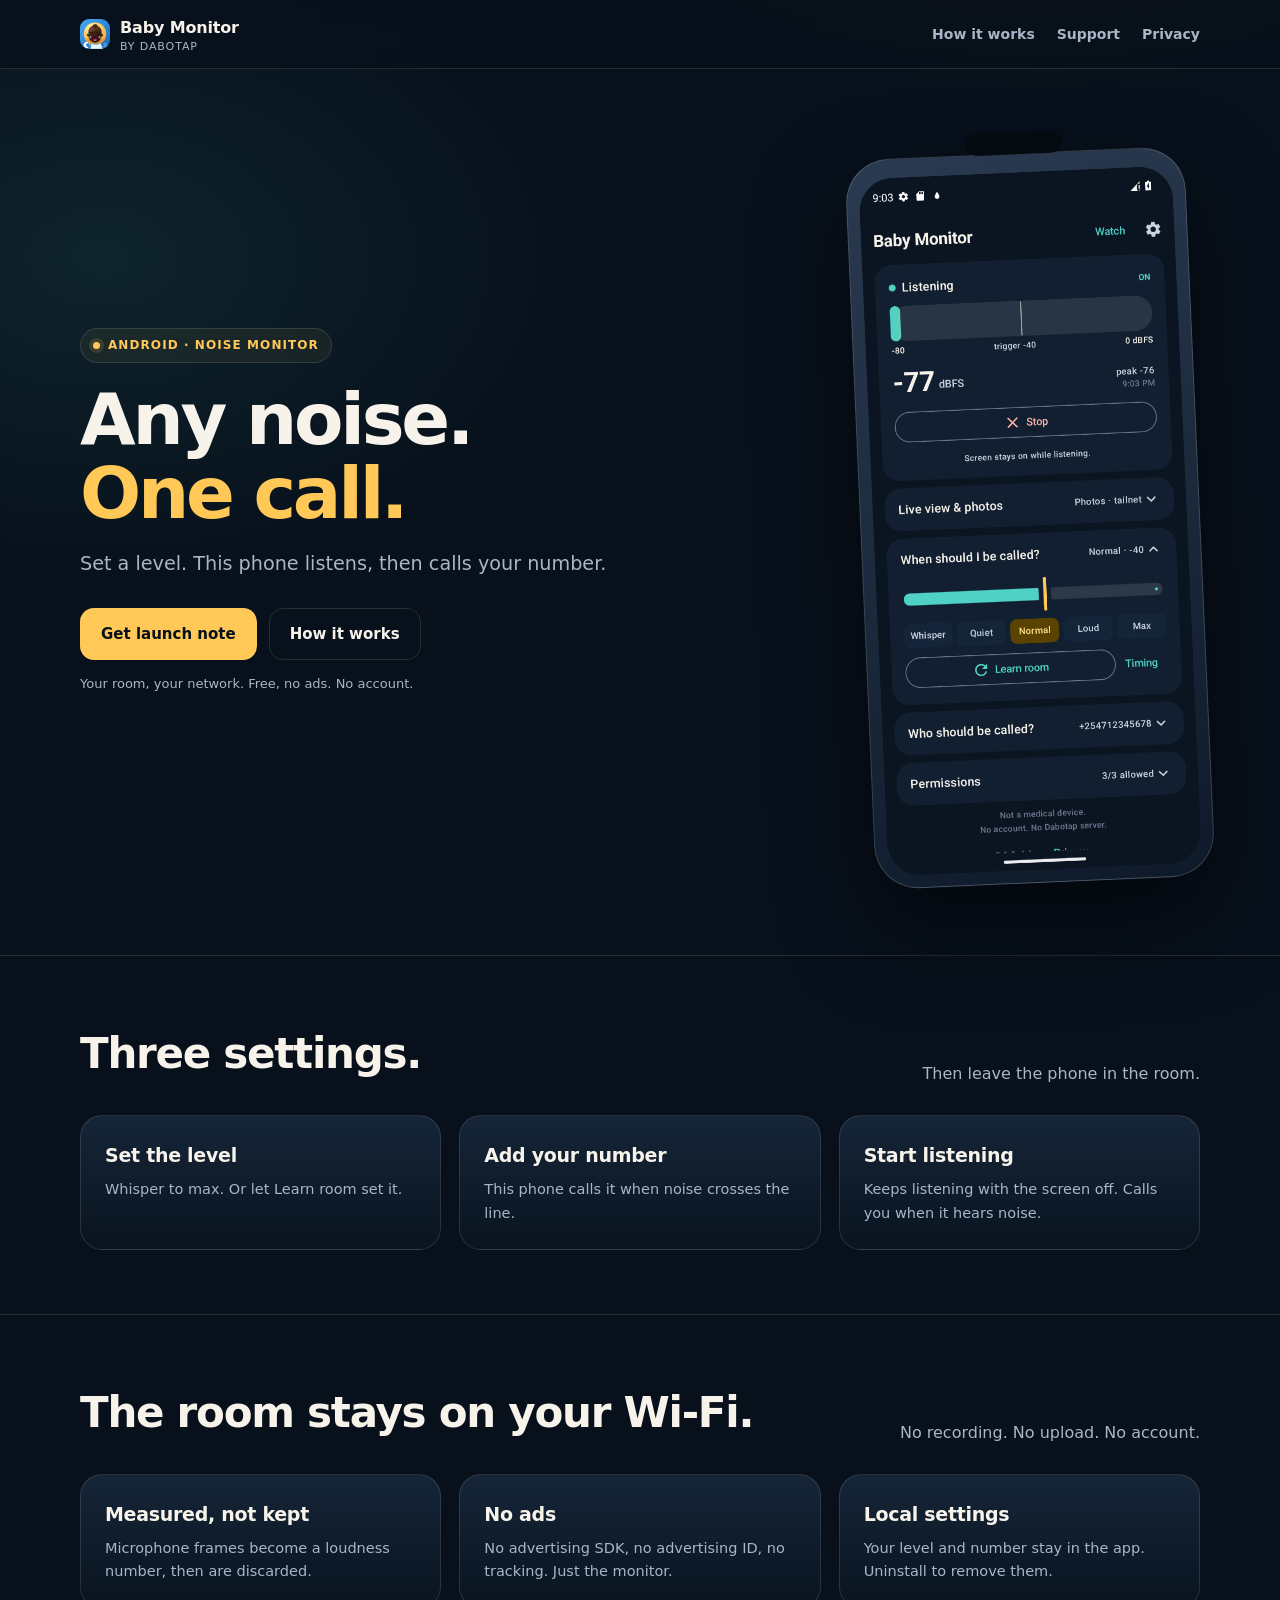
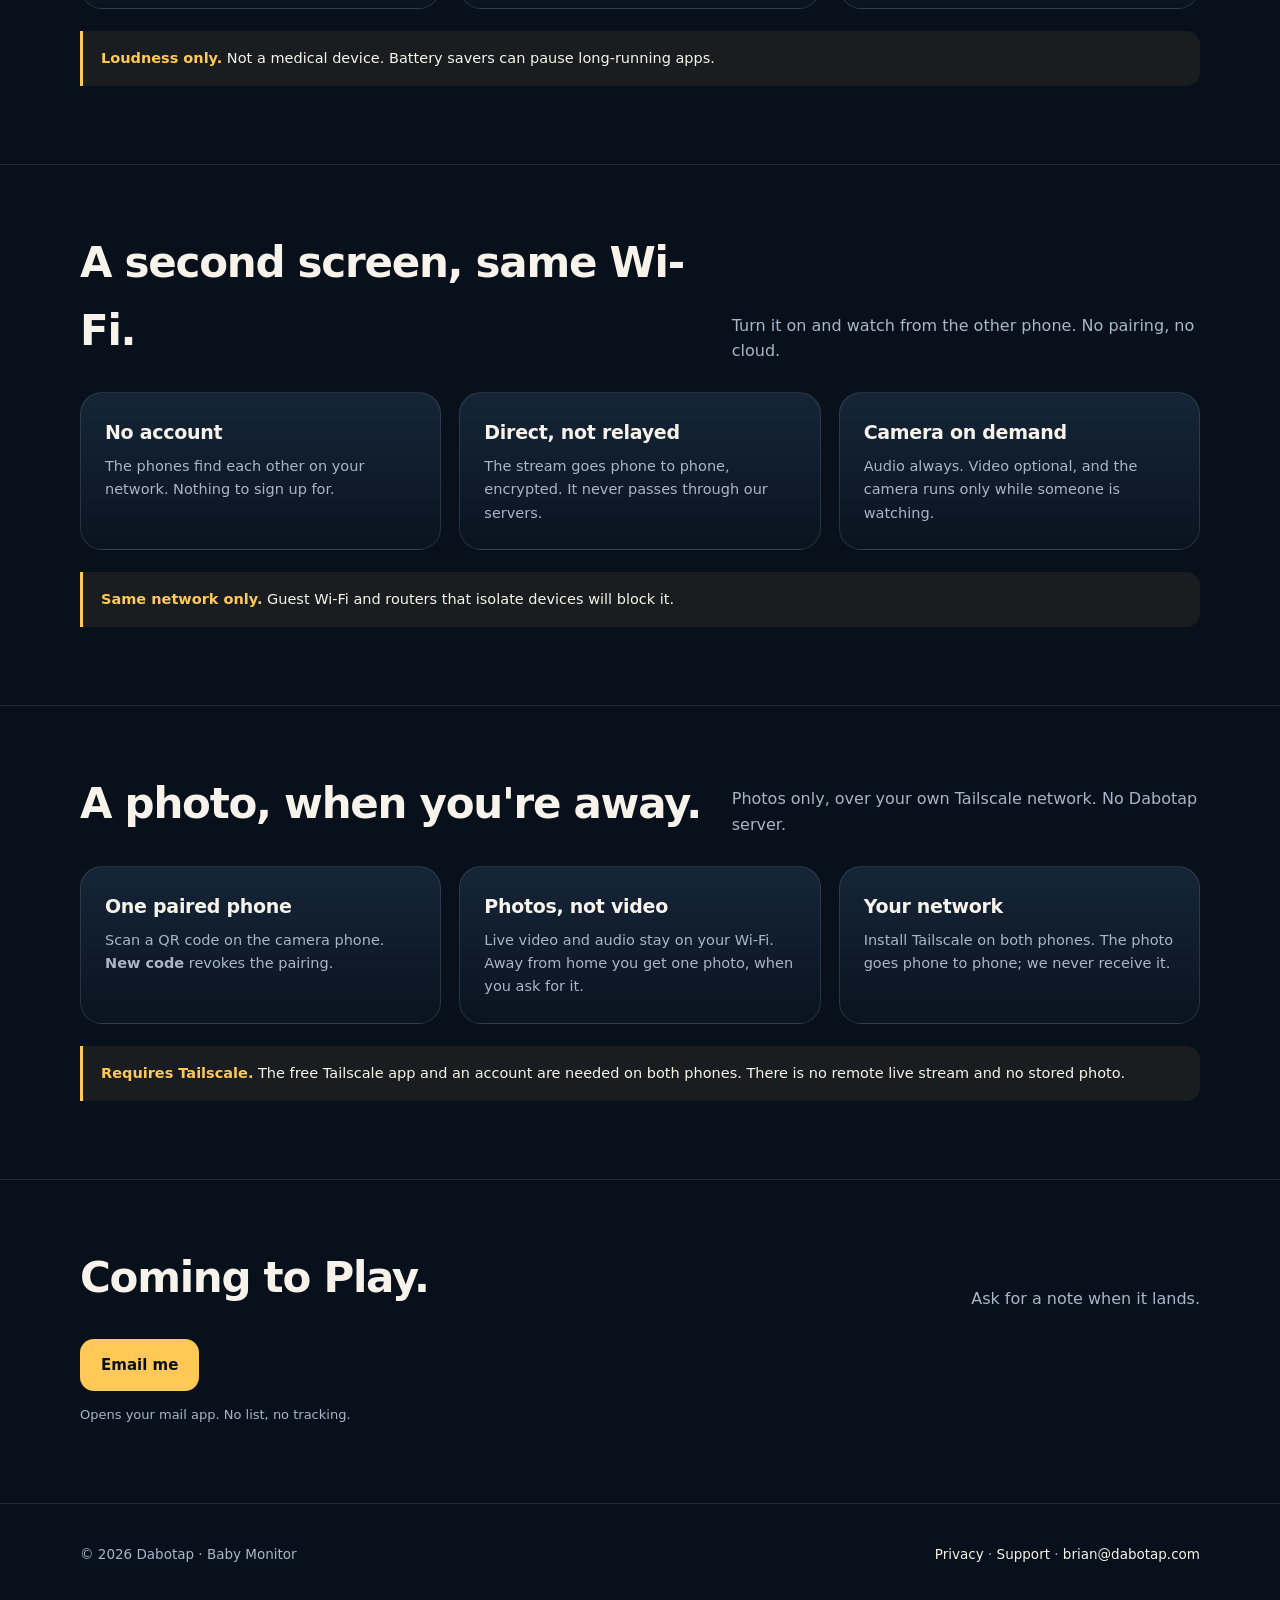
==== commit 3a0ae150: "Update Baby Monitor site" ====
--- a/index.html
+++ b/index.html
@@ -4,12 +4,12 @@
   <meta charset="utf-8">
   <meta name="viewport" content="width=device-width, initial-scale=1">
   <title>Baby Monitor — any noise, one call</title>
-  <meta name="description" content="Baby Monitor is an Android noise monitor. Set a level; this phone listens and calls your number when the room gets loud. Optional live view on your Wi-Fi, and optional remote photos over your own Tailscale network — no account and no Dabotap server.">
+  <meta name="description" content="Baby Monitor is an Android noise monitor. Set a level; this phone listens and calls your number when the room gets loud. Optional live view on your Wi-Fi, and optional remote photos over your own Tailscale network — free, no ads, no account and no Dabotap server.">
   <meta name="theme-color" content="#0B1522">
   <link rel="icon" href="icon.svg" type="image/svg+xml">
   <link rel="stylesheet" href="styles.css">
   <meta property="og:title" content="Baby Monitor">
-  <meta property="og:description" content="Any noise. One call. A free Android baby monitor with an optional second screen on your own Wi-Fi, and remote photos over your own Tailscale network.">
+  <meta property="og:description" content="Any noise. One call. A free, ad-free Android baby monitor with an optional second screen on your own Wi-Fi, and remote photos over your own Tailscale network.">
   <meta property="og:type" content="website">
   <meta property="og:url" content="https://monitor.dabotap.com/">
 </head>
@@ -38,7 +38,7 @@
           <a class="btn primary" href="mailto:brian@dabotap.com?subject=Baby Monitor%20launch%20note">Get launch note</a>
           <a class="btn ghost" href="#how">How it works</a>
         </div>
-        <p class="fineprint">Your room, your network. Free, ad-supported. No account.</p>
+        <p class="fineprint">Your room, your network. Free, no ads. No account.</p>
       </div>
       <div class="phone">
         <div class="notch" aria-hidden="true"></div>
@@ -81,8 +81,8 @@
             <p>Microphone frames become a loudness number, then are discarded.</p>
           </article>
           <article class="card">
-            <h3>Ads, not audio</h3>
-            <p>A banner ad keeps it free. Audio is never shared with advertisers.</p>
+            <h3>No ads</h3>
+            <p>No advertising SDK, no advertising ID, no tracking. Just the monitor.</p>
           </article>
           <article class="card">
             <h3>Local settings</h3>
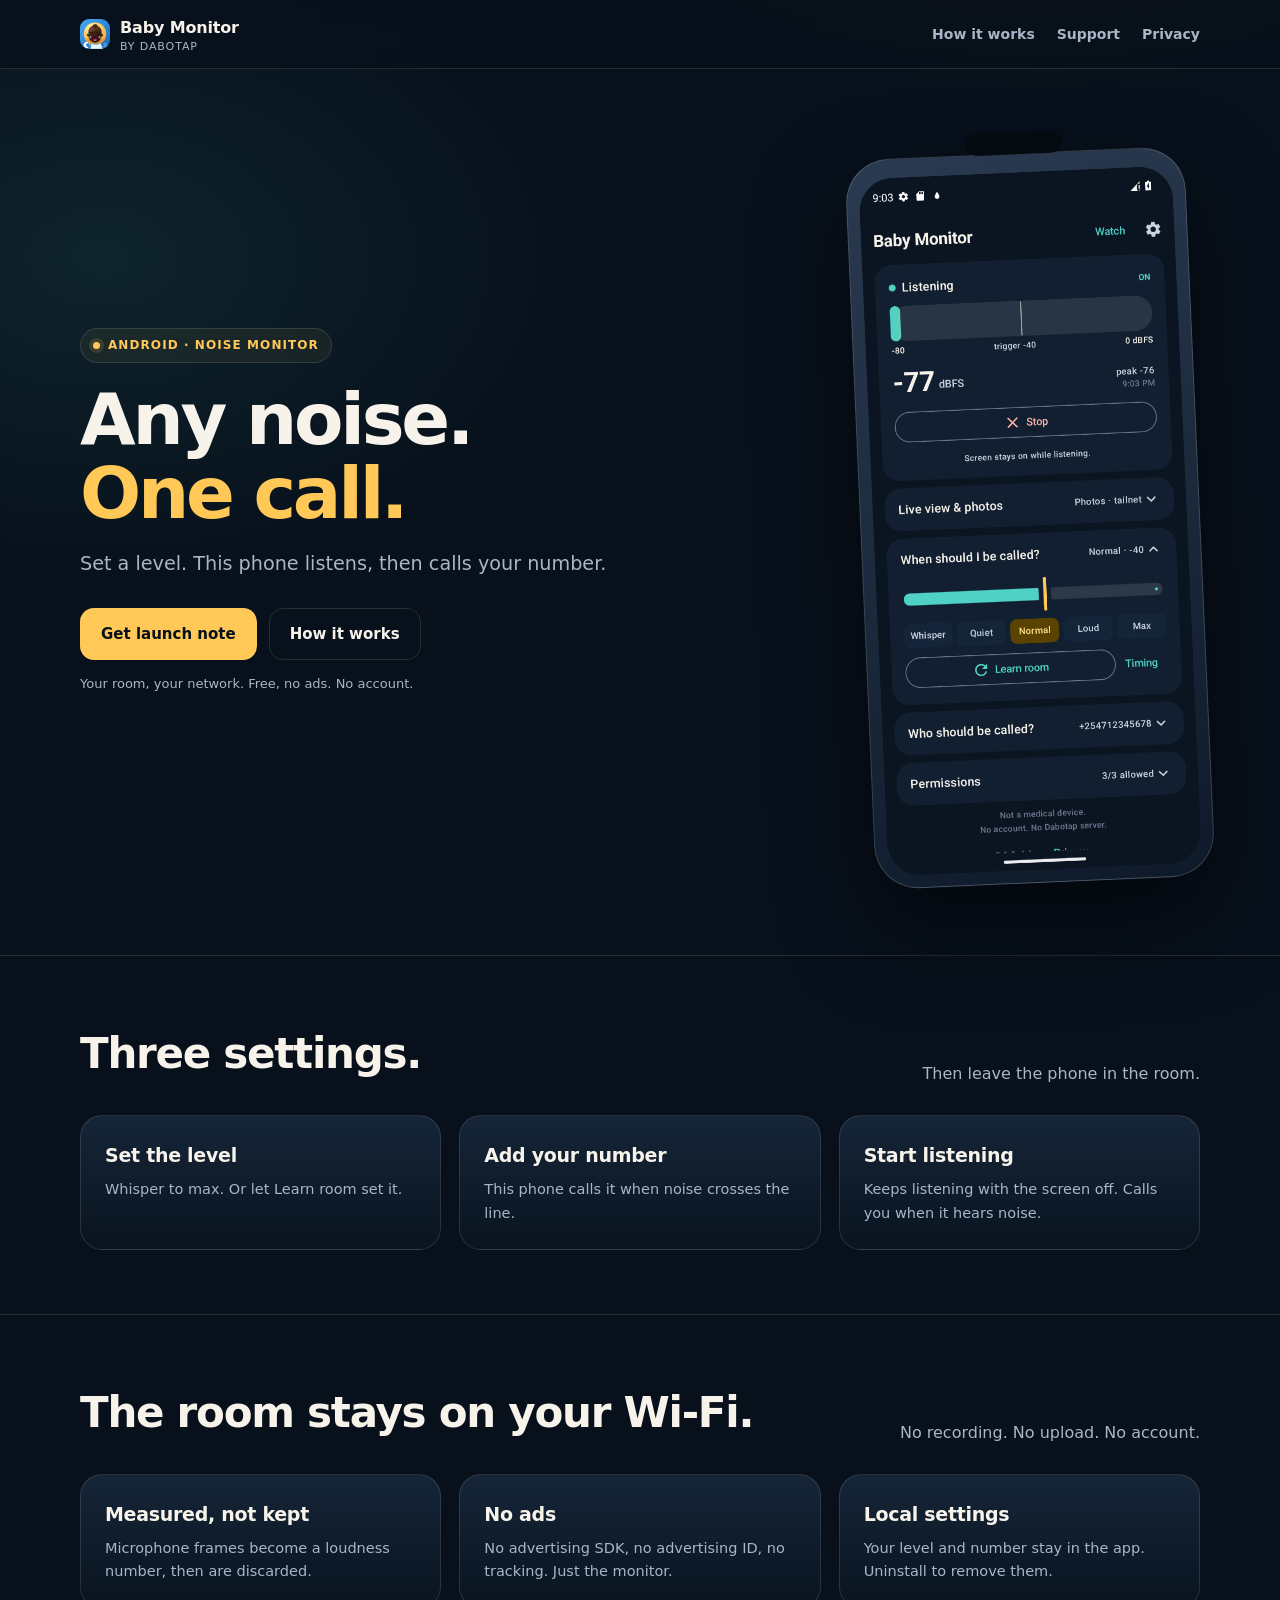
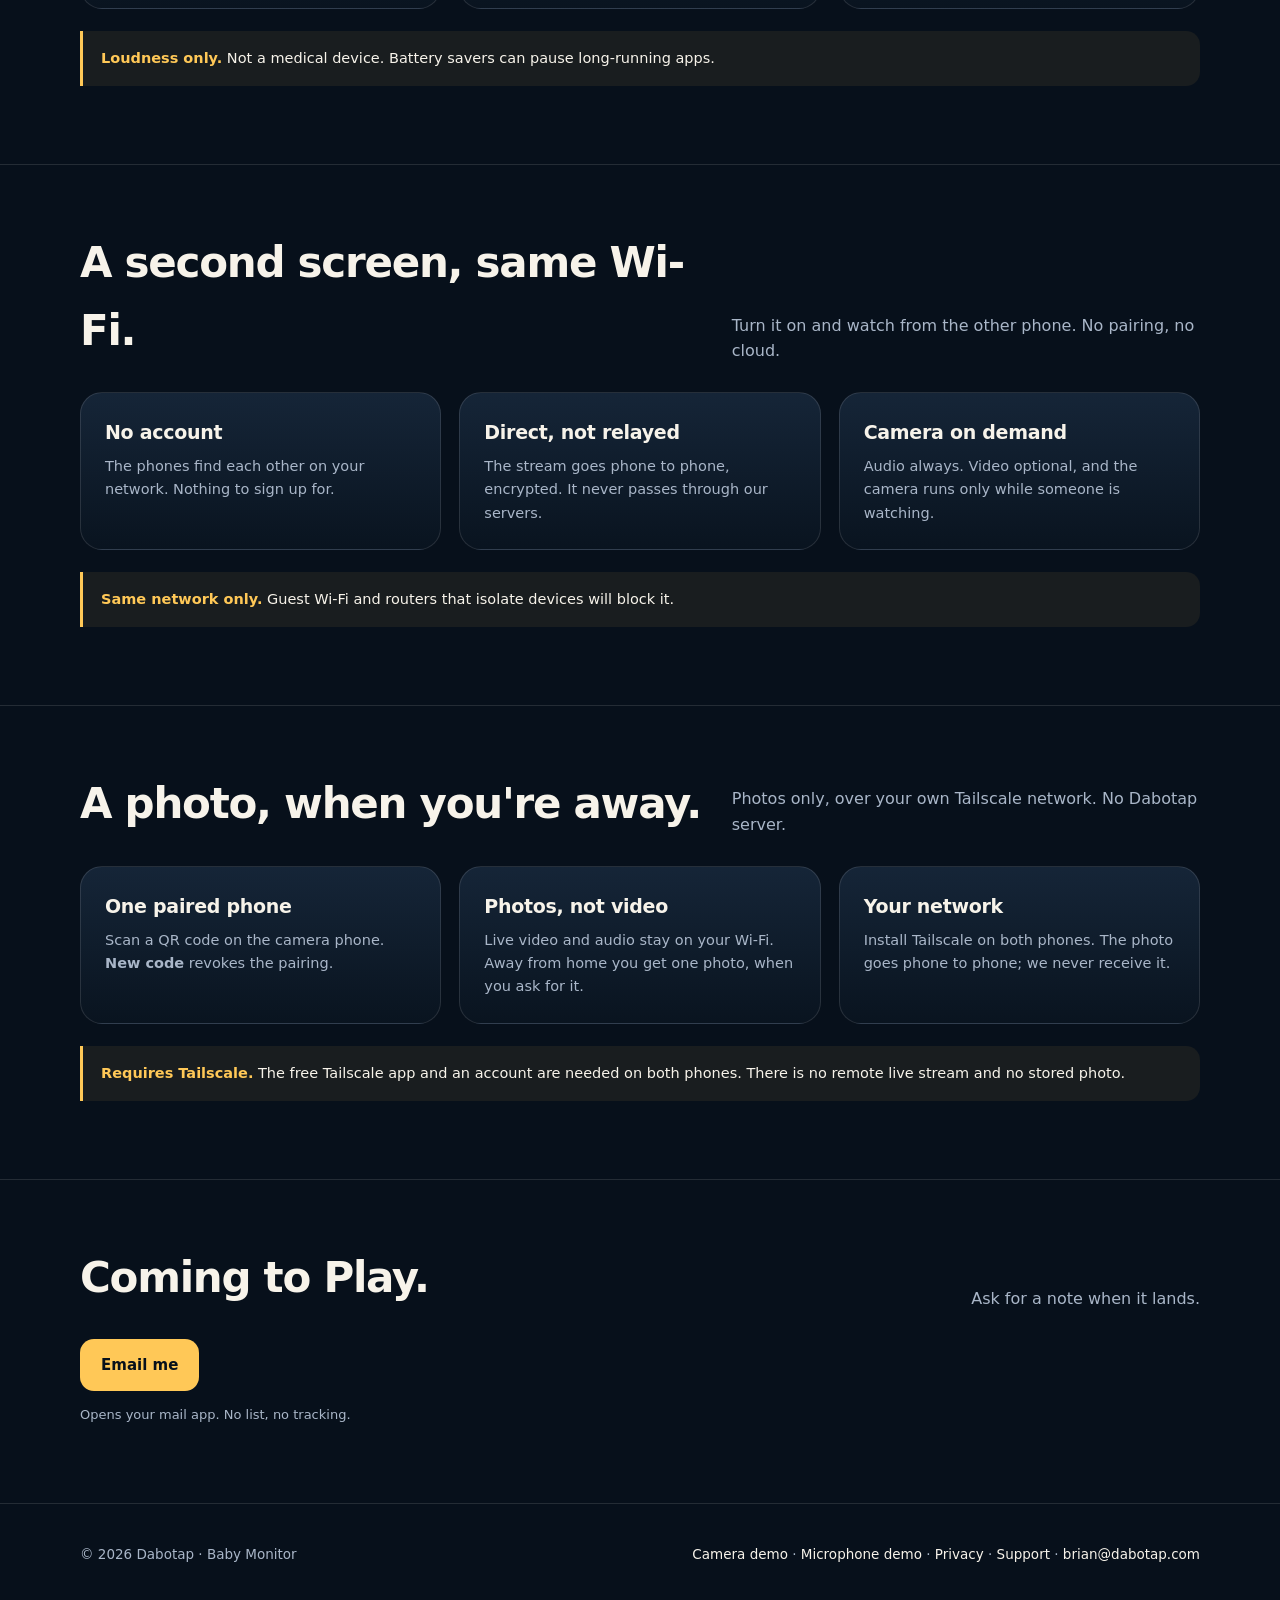
==== commit 026f863c: "Update Baby Monitor site" ====
--- a/index.html
+++ b/index.html
@@ -159,6 +159,8 @@
     <div class="wrap footer-row">
       <span>© 2026 Dabotap · Baby Monitor</span>
       <span>
+        <a href="fgs-camera.html">Camera demo</a> ·
+        <a href="fgs-microphone.html">Microphone demo</a> ·
         <a href="privacy.html">Privacy</a> ·
         <a href="support.html">Support</a> ·
         <a href="mailto:brian@dabotap.com">brian@dabotap.com</a>
